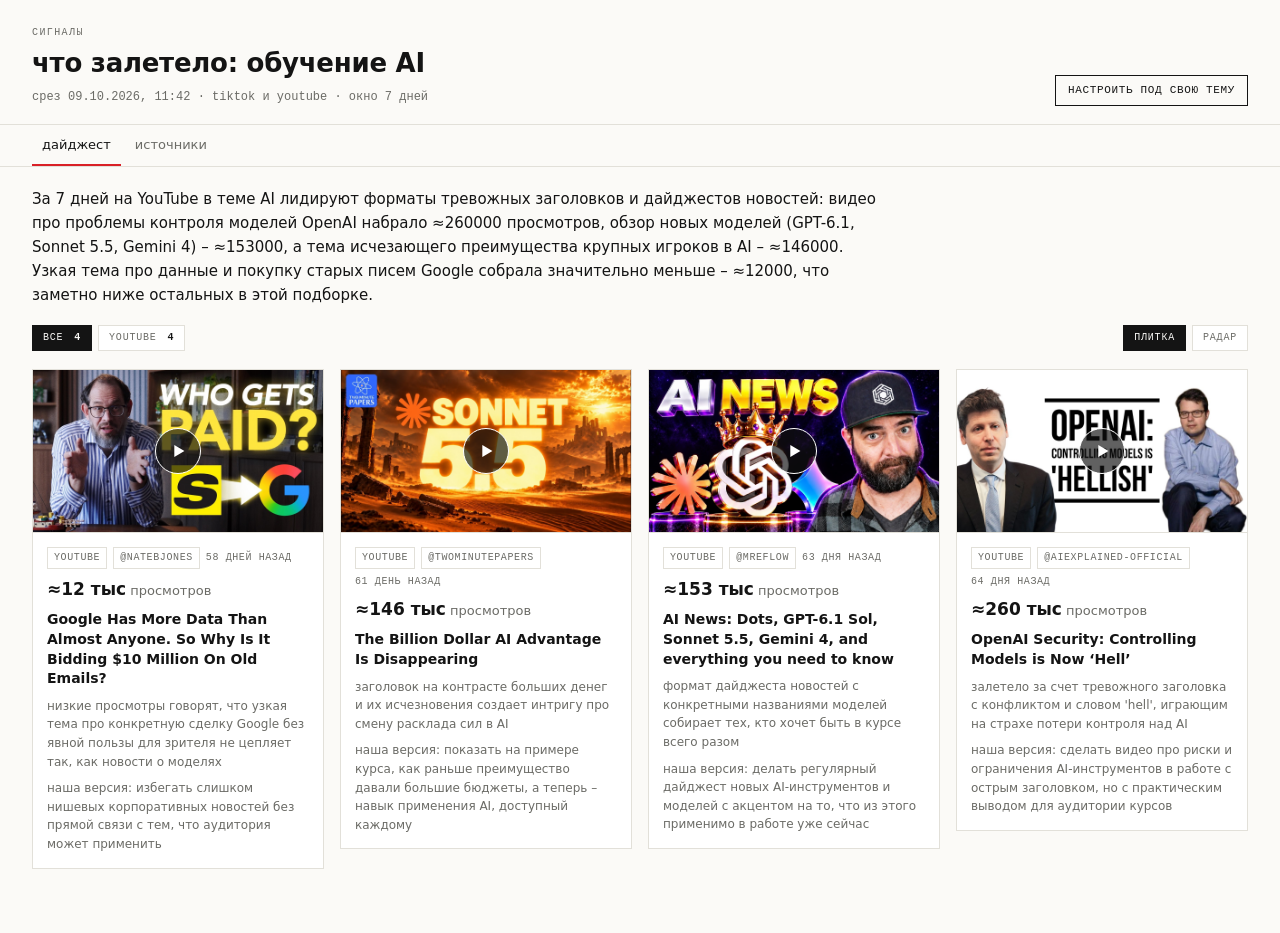
==== site/index.html @ 6be5fb35 "сигналы: свой радар трендов TikTok и YouTube Шаблон: сбор без ключей, разбор моделью, борд плиткой и" ====
<!doctype html>
<html lang="ru">
  <head>
    <meta charset="utf-8" />
    <meta name="viewport" content="width=device-width,initial-scale=1" />
    <title>сигналы</title>
    <meta name="description" content="Что залетело у авторов в вашей теме: самые популярные ролики TikTok и YouTube за неделю." />
    <link rel="icon" href="data:image/svg+xml,<svg xmlns='http://www.w3.org/2000/svg' viewBox='0 0 32 32'><circle cx='16' cy='16' r='13' fill='none' stroke='%23d92027' stroke-width='3'/><circle cx='16' cy='16' r='4' fill='%23d92027'/></svg>" />
    <link rel="stylesheet" href="./style.css?v=1" />
  </head>
  <body data-view="digest">
    <header class="top">
      <div>
        <p class="eyebrow">сигналы</p>
        <h1 id="theme">что залетело в вашей теме</h1>
        <p class="sub" id="stamp">загрузка…</p>
      </div>
      <a class="setup-link" href="./setup.html">настроить под свою тему</a>
    </header>

    <nav class="tabs" aria-label="Разделы">
      <button class="tab is-active" data-view="digest" type="button">дайджест</button>
      <button class="tab" data-view="sources" type="button">источники</button>
    </nav>

    <main>
      <section class="view is-active" data-panel="digest">
        <p class="summary" id="summary" hidden></p>
        <div class="switches">
          <div class="chips" id="platforms" role="group" aria-label="площадка"></div>
          <div class="chips" id="layouts" role="group" aria-label="вид">
            <button type="button" class="chip" data-layout="grid">плитка</button>
            <button type="button" class="chip" data-layout="radar">радар</button>
          </div>
        </div>
        <div id="digest"></div>
      </section>

      <section class="view" data-panel="sources">
        <p class="note">Посты отслеживаемых авторов за окно, по 3 лучших с площадки по числу просмотров, плюс лучший пост последних суток. Один человек – один пост. Числа TikTok и YouTube между собой не сравниваются.</p>
        <div id="sources"></div>
      </section>
    </main>

    <script type="module" src="./app.js?v=1"></script>
  </body>
</html>
---- site/style.css ----
:root {
  --bg: #fbfaf7;
  --card: #ffffff;
  --ink: #141414;
  --muted: #6b6b66;
  --line: #e2e0d9;
  --soft: #f1efe9;
  --hit: #d92027;
  --tip-bg: #f8f9fb;
  --mono: "JetBrains Mono", ui-monospace, SFMono-Regular, Menlo, Consolas, monospace;
  --sans: Inter, system-ui, -apple-system, "Segoe UI", Roboto, sans-serif;
  color-scheme: light;
}
@media (prefers-color-scheme: dark) {
  :root {
    --bg: #131312;
    --card: #1b1b1a;
    --ink: #efeee9;
    --muted: #9a9993;
    --line: #2e2e2b;
    --soft: #232321;
    --tip-bg: #2a2a2d;
    color-scheme: dark;
  }
}
* { box-sizing: border-box; }
body { margin: 0; background: var(--bg); color: var(--ink); font: 14px/1.5 var(--sans); }
a { color: inherit; }

.top { display: flex; justify-content: space-between; align-items: flex-end; gap: 16px; padding: 28px 32px 18px; border-bottom: 1px solid var(--line); flex-wrap: wrap; }
.eyebrow { margin: 0 0 6px; font: 10px/1 var(--mono); letter-spacing: 0.14em; text-transform: uppercase; color: var(--muted); }
h1 { margin: 0; font-size: 26px; font-weight: 600; letter-spacing: -0.01em; }
.sub { margin: 6px 0 0; color: var(--muted); font: 12px/1.4 var(--mono); }
.setup-link { font: 11px/1 var(--mono); letter-spacing: 0.06em; text-transform: uppercase; text-decoration: none; border: 1px solid var(--ink); padding: 9px 12px; }
.setup-link:hover { background: var(--ink); color: var(--bg); }

.tabs { display: flex; gap: 4px; padding: 0 32px; border-bottom: 1px solid var(--line); }
.tab { font: 13px var(--sans); background: none; border: 0; border-bottom: 2px solid transparent; padding: 12px 10px; color: var(--muted); cursor: pointer; }
.tab.is-active { color: var(--ink); border-bottom-color: var(--hit); }
main { padding: 20px 32px 48px; }
.view { display: none; }
.view.is-active { display: block; }

.summary { max-width: 860px; margin: 0 0 18px; font-size: 15px; line-height: 1.6; }
.note { max-width: 760px; color: var(--muted); }
.switches { display: flex; justify-content: space-between; flex-wrap: wrap; gap: 8px 18px; }
.chips { display: flex; flex-wrap: wrap; gap: 6px; }
.chip { font: 10px/1 var(--mono); letter-spacing: 0.08em; text-transform: uppercase; padding: 7px 10px; border: 1px solid var(--line); background: var(--card); color: var(--muted); cursor: pointer; }
.chip b { color: var(--ink); margin-left: 4px; }
.chip:hover { border-color: var(--ink); color: var(--ink); }
.chip.is-active { background: var(--ink); border-color: var(--ink); color: var(--bg); }
.chip.is-active b { color: var(--bg); }

/* плитка: мозаика без пустот, высоту строк считает app.js */
.grid { display: grid; grid-template-columns: repeat(auto-fill, minmax(260px, 1fr)); column-gap: 16px; row-gap: 0; grid-auto-rows: 4px; align-items: start; margin-top: 18px; }
.card { display: flex; flex-direction: column; background: var(--card); border: 1px solid var(--line); overflow: hidden; }
.frame { position: relative; display: block; flex-shrink: 0; aspect-ratio: var(--ratio, 4 / 5); background: var(--soft); border: 0; border-bottom: 1px solid var(--line); padding: 0; width: 100%; cursor: pointer; overflow: hidden; }
.frame img { width: 100%; height: 100%; object-fit: cover; display: block; }
.frame iframe { width: 100%; height: 100%; border: 0; display: block; }
.play { position: absolute; left: 50%; top: 50%; transform: translate(-50%, -50%); width: 46px; height: 46px; border-radius: 50%; display: grid; place-items: center; background: rgba(16, 16, 16, 0.66); color: #fff; border: 1px solid #fff; }
.frame:hover .play { background: #111; }
.body { display: flex; flex-direction: column; gap: 8px; padding: 14px; }
.row { display: flex; flex-wrap: wrap; gap: 6px; align-items: center; font: 10px/1.4 var(--mono); color: var(--muted); text-transform: uppercase; letter-spacing: 0.06em; }
.tag { border: 1px solid var(--line); padding: 3px 6px; }
.num { margin: 0; font-size: 13px; color: var(--muted); }
.num b { font-size: 17px; color: var(--ink); }
.title { margin: 0; font-size: 14px; font-weight: 600; line-height: 1.4; }
.title a { text-decoration: none; }
.title a:hover { text-decoration: underline; }
.why { margin: 0; font-size: 12px; color: var(--muted); line-height: 1.55; }
.fallback { margin: 0; padding: 6px 14px 0; font: 10px var(--mono); text-transform: uppercase; }
.fallback a { color: var(--muted); }
.empty { color: var(--muted); }

/* подсказка «о чём пост» */
.tip { position: fixed; width: 280px; max-width: calc(100vw - 24px); z-index: 999; background: var(--tip-bg); border: 1px solid var(--hit); color: var(--ink); font-size: 13px; line-height: 1.5; padding: 8px 12px; box-shadow: 0 2px 10px rgba(0, 0, 0, 0.12); pointer-events: none; opacity: 0; visibility: hidden; transition: opacity 0.15s, visibility 0s 0.15s; }
.tip.on { opacity: 1; visibility: visible; transition: opacity 0.15s; }
.tip b { display: block; font: 10px var(--mono); letter-spacing: 0.1em; text-transform: uppercase; font-weight: 400; opacity: 0.6; margin-bottom: 3px; }
.tip i { display: block; font-style: normal; font-size: 10px; opacity: 0.5; margin-top: 4px; }

/* радар */
.radar { position: relative; margin-top: 18px; }
.radar svg { display: block; width: 100%; max-width: 1100px; height: auto; margin: 0 auto; overflow: visible; }
.ring { fill: none; stroke: var(--line); }
.axis { stroke: var(--line); stroke-dasharray: 3 4; }
.ring-label { fill: var(--muted); font: 10px var(--mono); text-transform: uppercase; letter-spacing: 0.08em; }
.sector { fill: var(--ink); font: 11px var(--mono); text-transform: uppercase; letter-spacing: 0.1em; }
.sweep { fill: var(--hit); animation: spin 6s linear infinite; }
.beam { stroke: var(--hit); stroke-width: 1.5; stroke-opacity: 0.8; }
.dot { fill: var(--hit); fill-opacity: 0.22; stroke: var(--hit); stroke-opacity: 0.55; cursor: pointer; animation: glow 6s linear infinite; }
.dot:hover, .dot.is-active { fill-opacity: 0.95; stroke-opacity: 1; animation: none; }
.ping { fill: none; stroke: var(--hit); stroke-width: 1.5; opacity: 0; pointer-events: none; transform-box: fill-box; transform-origin: center; animation: ping 6s linear infinite; }
@keyframes spin { to { transform: rotate(360deg); } }
@keyframes glow { 0% { fill-opacity: 0.95; } 35% { fill-opacity: 0.35; } 100% { fill-opacity: 0.22; } }
@keyframes ping { 0% { opacity: 0.85; transform: scale(1); } 18% { opacity: 0; transform: scale(2.6); } 100% { opacity: 0; } }
@media (prefers-reduced-motion: reduce) { .sweep { display: none; } .dot, .ping { animation: none; } }
.legend { text-align: center; font: 10px var(--mono); text-transform: uppercase; letter-spacing: 0.08em; color: var(--muted); margin: 8px 0 0; }
.pop { position: absolute; z-index: 50; box-shadow: 0 6px 24px rgba(0, 0, 0, 0.16); }
.pop[hidden] { display: none; }
.pop.is-vertical .card { flex-direction: row; align-items: flex-start; }
.pop.is-vertical .frame { border-bottom: 0; border-right: 1px solid var(--line); }
.pop .title a { display: -webkit-box; -webkit-line-clamp: 4; -webkit-box-orient: vertical; overflow: hidden; }

/* источники */
.src { display: flex; justify-content: space-between; gap: 12px; padding: 10px 0; border-bottom: 1px solid var(--line); font: 12px var(--mono); max-width: 760px; }
.src .bad { color: var(--hit); }

@media (max-width: 640px) {
  .top, .tabs, main { padding-left: 16px; padding-right: 16px; }
}
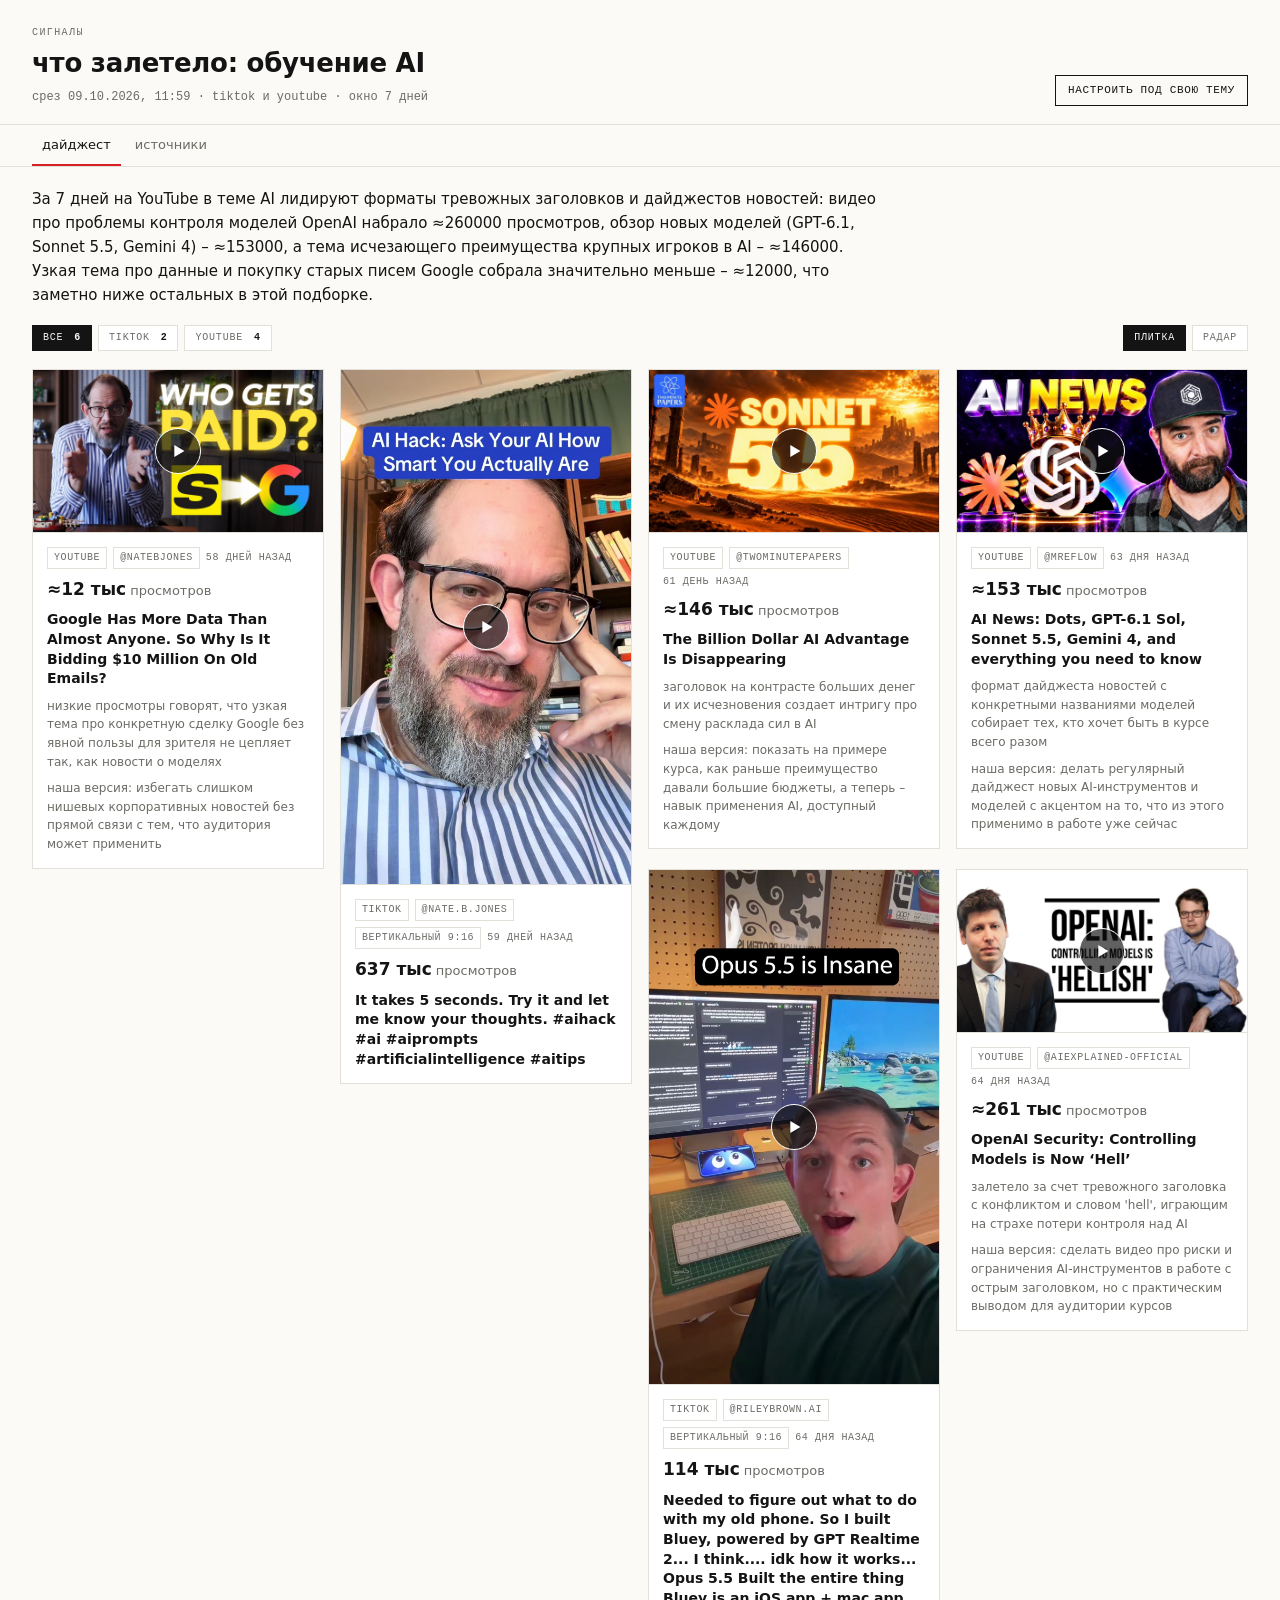
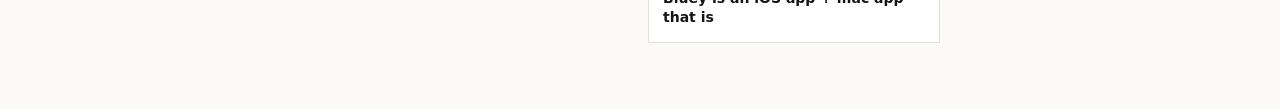
==== commit 4984bd1d: "радар: все посты окна, срез залит, остальные полые; 12 авторов в примере collect.mjs кладёт в signal" ====
--- a/site/index.html
+++ b/site/index.html
@@ -6,7 +6,7 @@
     <title>сигналы</title>
     <meta name="description" content="Что залетело у авторов в вашей теме: самые популярные ролики TikTok и YouTube за неделю." />
     <link rel="icon" href="data:image/svg+xml,<svg xmlns='http://www.w3.org/2000/svg' viewBox='0 0 32 32'><circle cx='16' cy='16' r='13' fill='none' stroke='%23d92027' stroke-width='3'/><circle cx='16' cy='16' r='4' fill='%23d92027'/></svg>" />
-    <link rel="stylesheet" href="./style.css?v=1" />
+    <link rel="stylesheet" href="./style.css?v=2" />
   </head>
   <body data-view="digest">
     <header class="top">
@@ -42,6 +42,6 @@
       </section>
     </main>
 
-    <script type="module" src="./app.js?v=1"></script>
+    <script type="module" src="./app.js?v=2"></script>
   </body>
 </html>
--- a/site/style.css
+++ b/site/style.css
@@ -88,7 +88,9 @@
 .sweep { fill: var(--hit); animation: spin 6s linear infinite; }
 .beam { stroke: var(--hit); stroke-width: 1.5; stroke-opacity: 0.8; }
 .dot { fill: var(--hit); fill-opacity: 0.22; stroke: var(--hit); stroke-opacity: 0.55; cursor: pointer; animation: glow 6s linear infinite; }
+.dot.is-rest { fill: var(--bg); fill-opacity: 1; stroke-opacity: 0.8; stroke-width: 1.5; animation: none; }
 .dot:hover, .dot.is-active { fill-opacity: 0.95; stroke-opacity: 1; animation: none; }
+.dot.is-rest:hover, .dot.is-rest.is-active { fill: var(--hit); }
 .ping { fill: none; stroke: var(--hit); stroke-width: 1.5; opacity: 0; pointer-events: none; transform-box: fill-box; transform-origin: center; animation: ping 6s linear infinite; }
 @keyframes spin { to { transform: rotate(360deg); } }
 @keyframes glow { 0% { fill-opacity: 0.95; } 35% { fill-opacity: 0.35; } 100% { fill-opacity: 0.22; } }
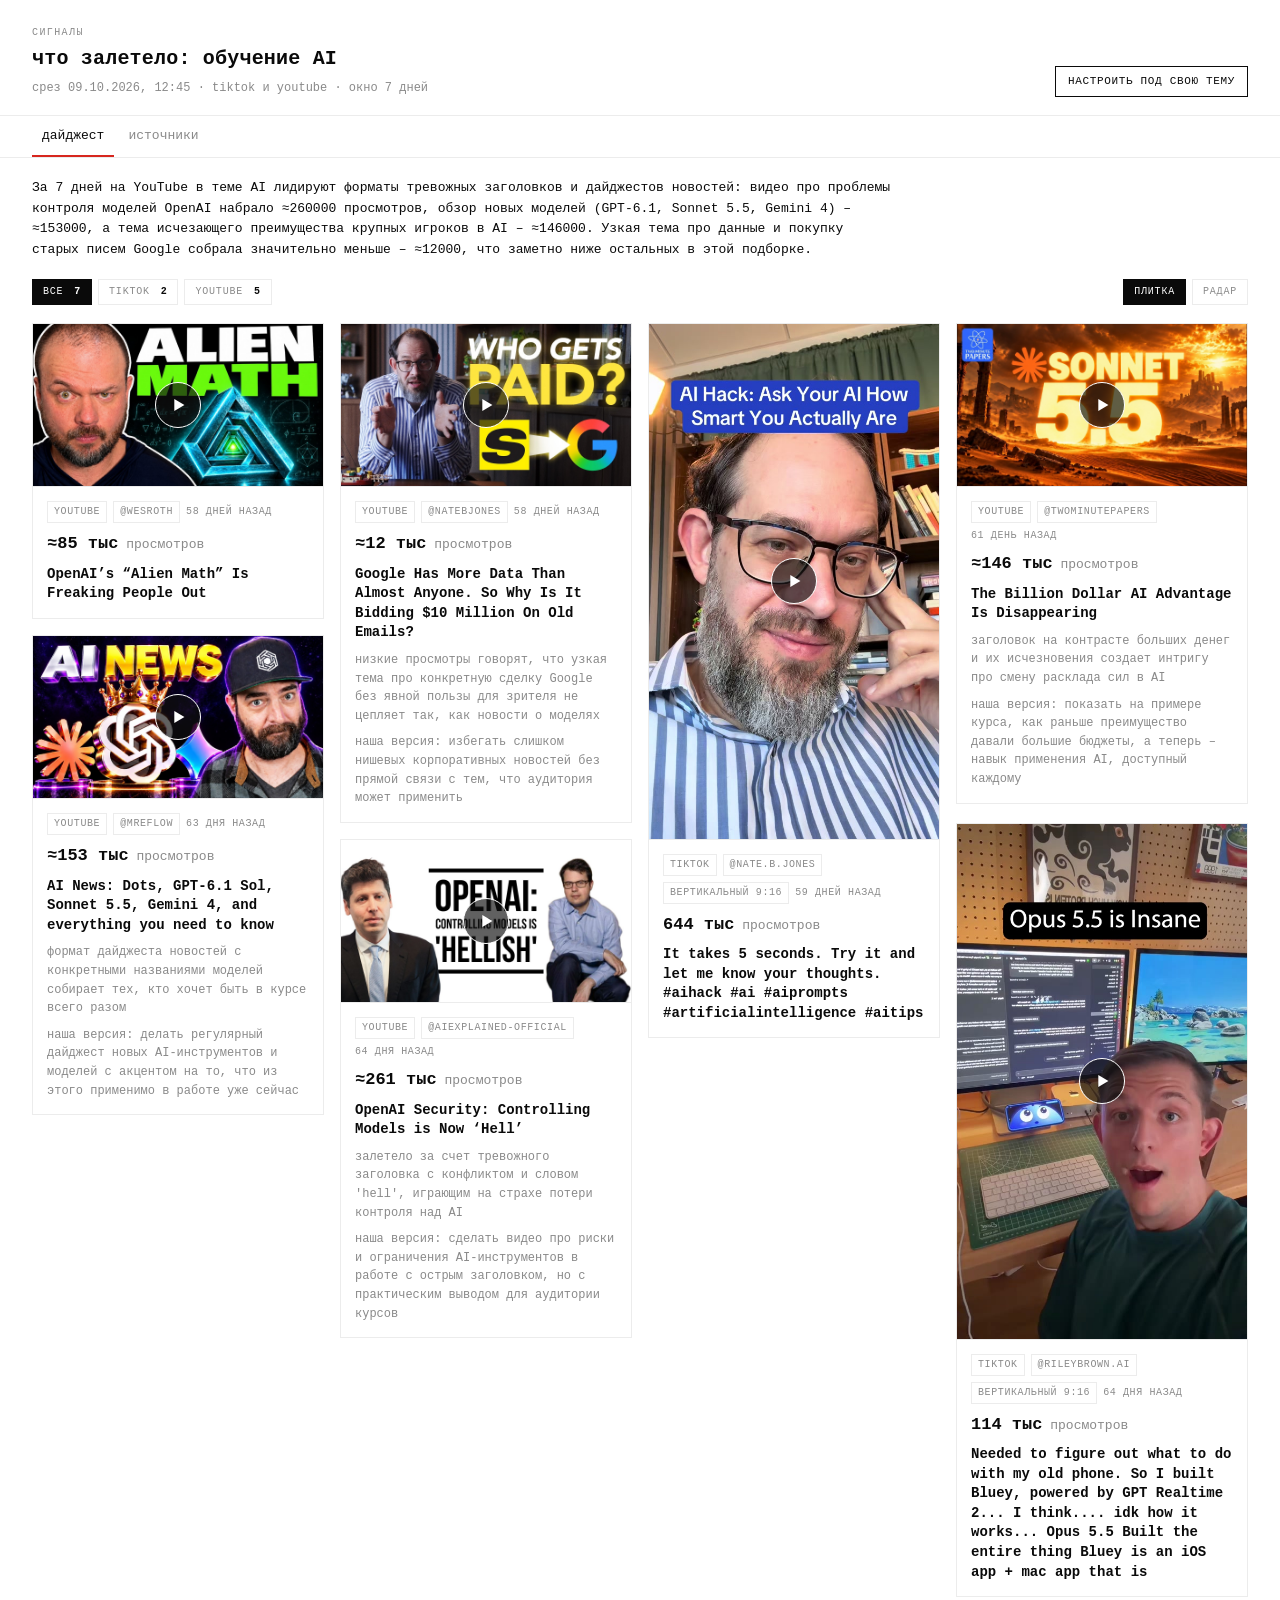
==== commit f729607a: "стиль: как у marketing-harness – белый фон, моноширинный текст, красный #d7261e Co-Authored-By: Clau" ====
--- a/site/index.html
+++ b/site/index.html
@@ -6,7 +6,7 @@
     <title>сигналы</title>
     <meta name="description" content="Что залетело у авторов в вашей теме: самые популярные ролики TikTok и YouTube за неделю." />
     <link rel="icon" href="data:image/svg+xml,<svg xmlns='http://www.w3.org/2000/svg' viewBox='0 0 32 32'><circle cx='16' cy='16' r='13' fill='none' stroke='%23d92027' stroke-width='3'/><circle cx='16' cy='16' r='4' fill='%23d92027'/></svg>" />
-    <link rel="stylesheet" href="./style.css?v=2" />
+    <link rel="stylesheet" href="./style.css?v=3" />
   </head>
   <body data-view="digest">
     <header class="top">
--- a/site/style.css
+++ b/site/style.css
@@ -1,14 +1,14 @@
 :root {
-  --bg: #fbfaf7;
+  --bg: #ffffff;
   --card: #ffffff;
-  --ink: #141414;
-  --muted: #6b6b66;
-  --line: #e2e0d9;
-  --soft: #f1efe9;
-  --hit: #d92027;
-  --tip-bg: #f8f9fb;
+  --ink: #0a0a0a;
+  --muted: #8a8a8a;
+  --line: #ececec;
+  --soft: #fafafa;
+  --hit: #d7261e;
+  --tip-bg: #fafafa;
   --mono: "JetBrains Mono", ui-monospace, SFMono-Regular, Menlo, Consolas, monospace;
-  --sans: Inter, system-ui, -apple-system, "Segoe UI", Roboto, sans-serif;
+  --sans: var(--mono); /* как у marketing-harness: весь текст моноширинный */
   color-scheme: light;
 }
 @media (prefers-color-scheme: dark) {
@@ -24,12 +24,12 @@
   }
 }
 * { box-sizing: border-box; }
-body { margin: 0; background: var(--bg); color: var(--ink); font: 14px/1.5 var(--sans); }
+body { margin: 0; background: var(--bg); color: var(--ink); font: 13px/1.5 var(--sans); }
 a { color: inherit; }
 
 .top { display: flex; justify-content: space-between; align-items: flex-end; gap: 16px; padding: 28px 32px 18px; border-bottom: 1px solid var(--line); flex-wrap: wrap; }
 .eyebrow { margin: 0 0 6px; font: 10px/1 var(--mono); letter-spacing: 0.14em; text-transform: uppercase; color: var(--muted); }
-h1 { margin: 0; font-size: 26px; font-weight: 600; letter-spacing: -0.01em; }
+h1 { margin: 0; font-size: 20px; font-weight: 700; letter-spacing: 0.01em; }
 .sub { margin: 6px 0 0; color: var(--muted); font: 12px/1.4 var(--mono); }
 .setup-link { font: 11px/1 var(--mono); letter-spacing: 0.06em; text-transform: uppercase; text-decoration: none; border: 1px solid var(--ink); padding: 9px 12px; }
 .setup-link:hover { background: var(--ink); color: var(--bg); }
@@ -41,7 +41,7 @@
 .view { display: none; }
 .view.is-active { display: block; }
 
-.summary { max-width: 860px; margin: 0 0 18px; font-size: 15px; line-height: 1.6; }
+.summary { max-width: 860px; margin: 0 0 18px; font-size: 13px; line-height: 1.6; }
 .note { max-width: 760px; color: var(--muted); }
 .switches { display: flex; justify-content: space-between; flex-wrap: wrap; gap: 8px 18px; }
 .chips { display: flex; flex-wrap: wrap; gap: 6px; }
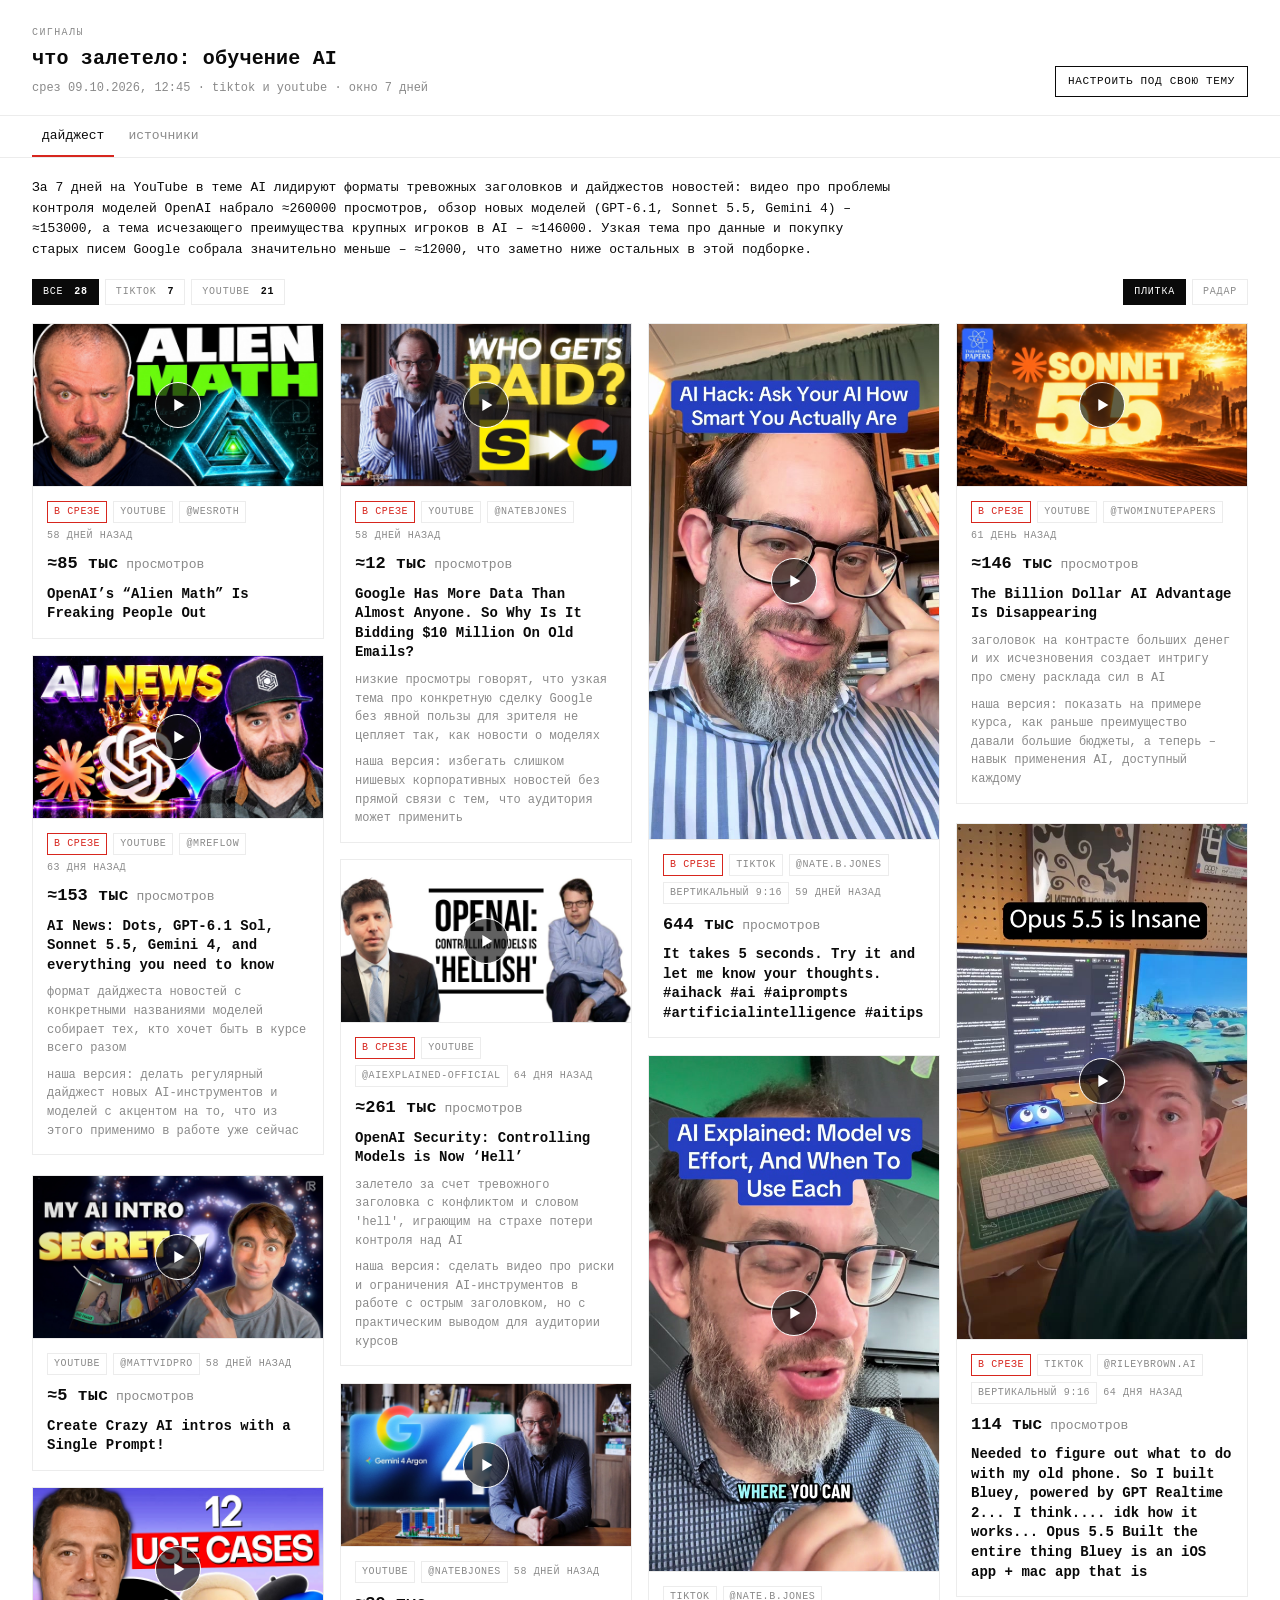
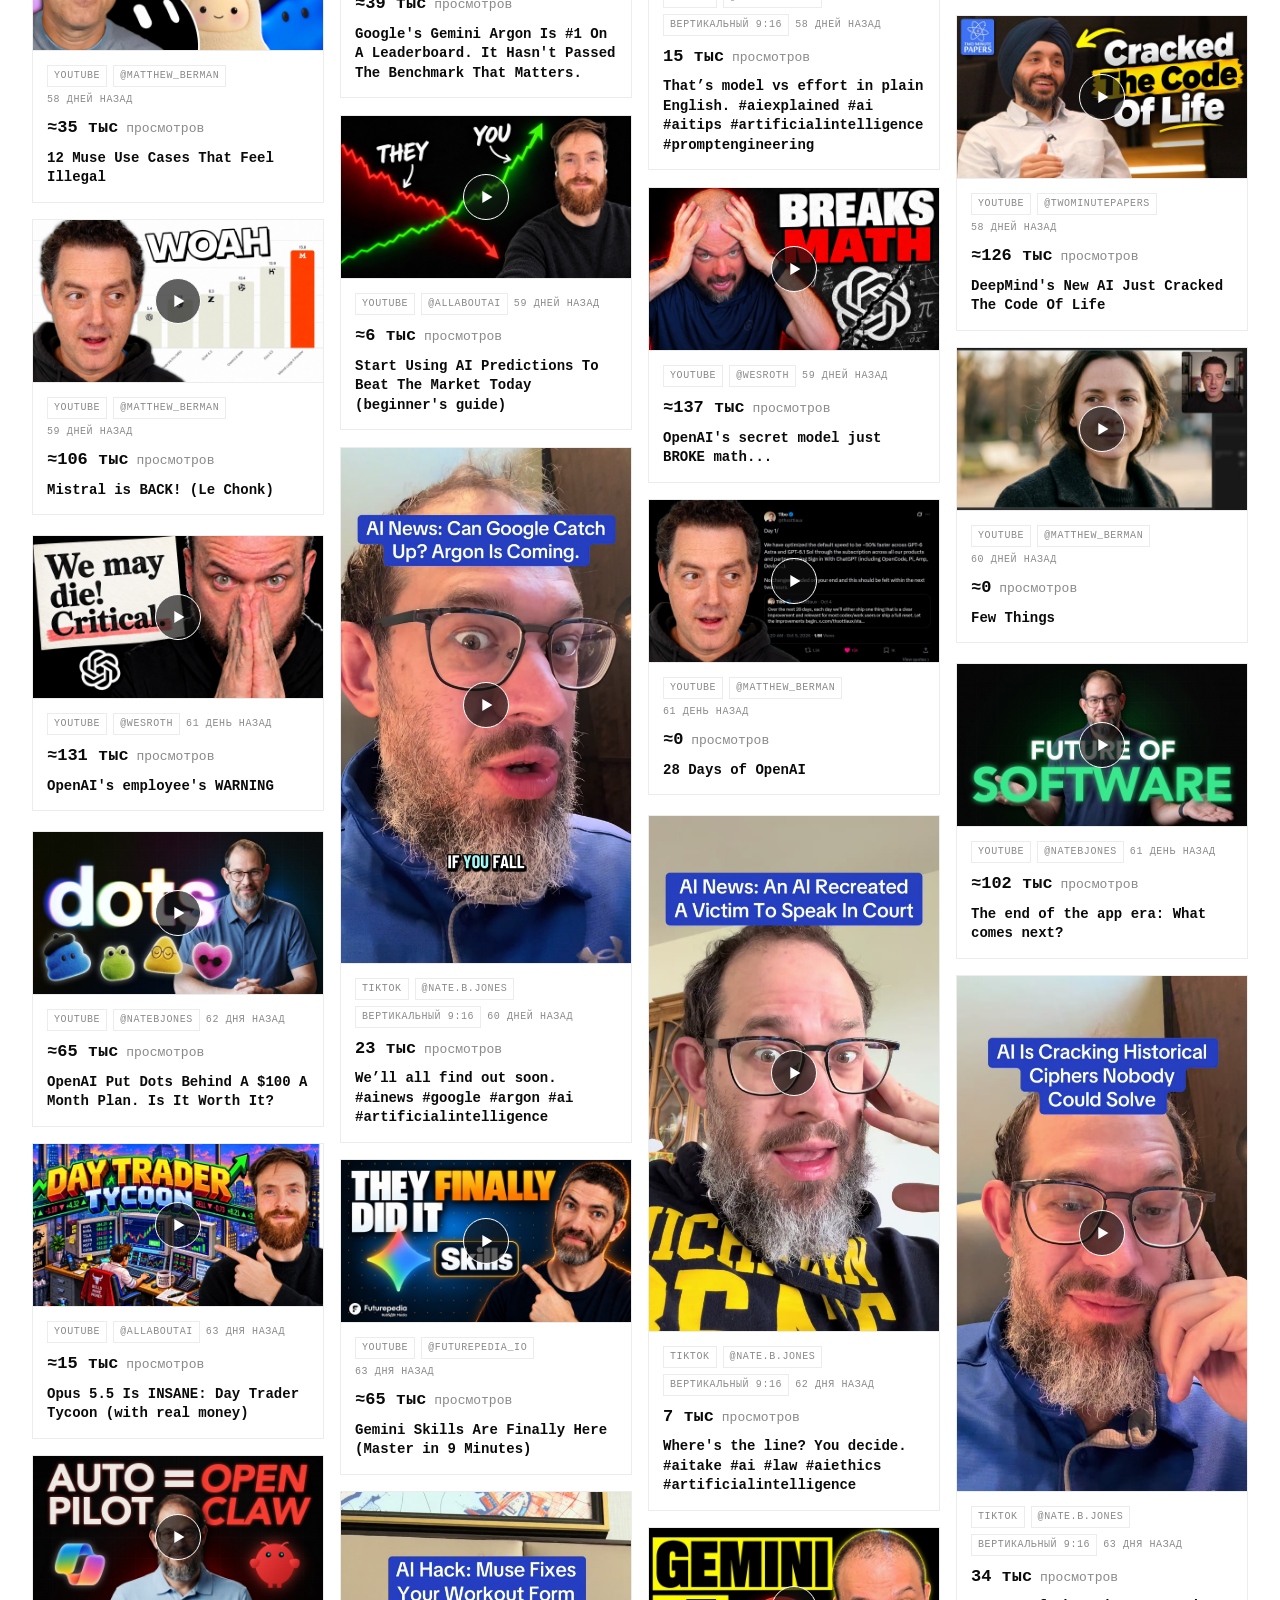
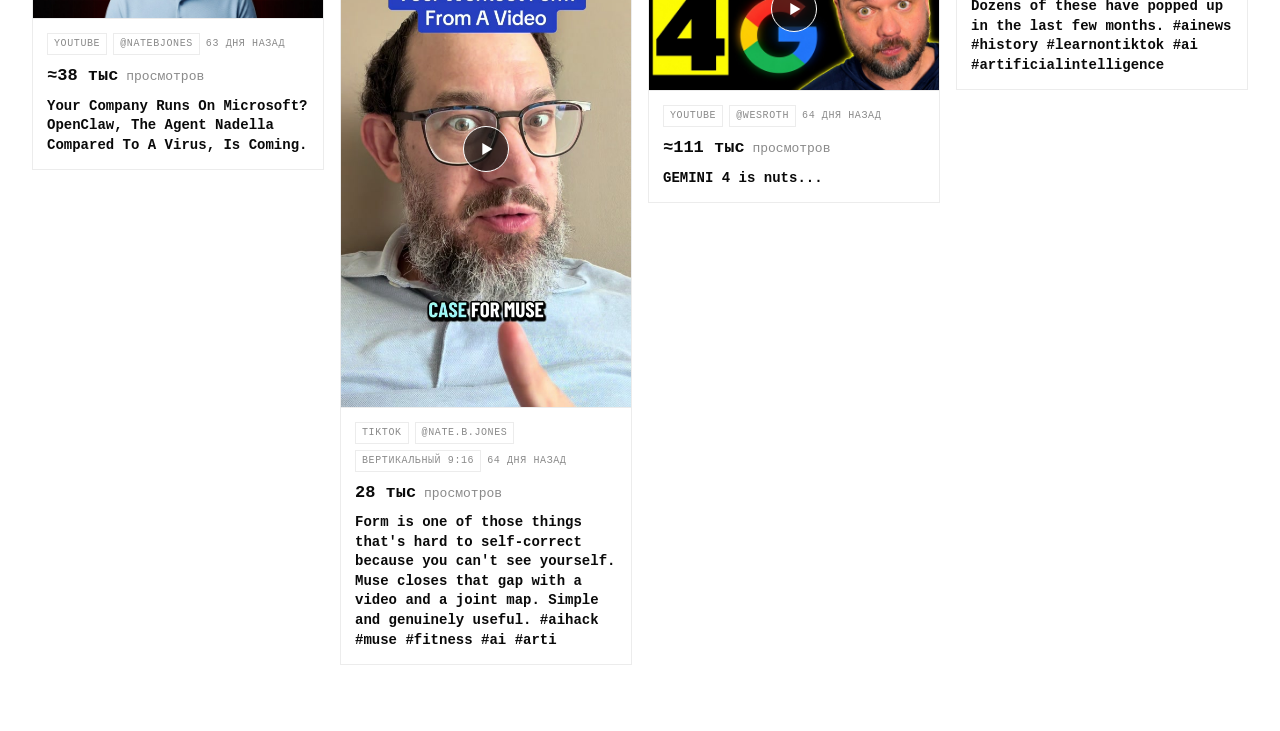
==== commit 3b50b7b4: "плитка: все посты окна, срез первым с меткой «в срезе» Co-Authored-By: Claude Opus 5.5 <noreply@anth" ====
--- a/site/index.html
+++ b/site/index.html
@@ -6,7 +6,7 @@
     <title>сигналы</title>
     <meta name="description" content="Что залетело у авторов в вашей теме: самые популярные ролики TikTok и YouTube за неделю." />
     <link rel="icon" href="data:image/svg+xml,<svg xmlns='http://www.w3.org/2000/svg' viewBox='0 0 32 32'><circle cx='16' cy='16' r='13' fill='none' stroke='%23d92027' stroke-width='3'/><circle cx='16' cy='16' r='4' fill='%23d92027'/></svg>" />
-    <link rel="stylesheet" href="./style.css?v=3" />
+    <link rel="stylesheet" href="./style.css?v=4" />
   </head>
   <body data-view="digest">
     <header class="top">
@@ -42,6 +42,6 @@
       </section>
     </main>
 
-    <script type="module" src="./app.js?v=2"></script>
+    <script type="module" src="./app.js?v=4"></script>
   </body>
 </html>
--- a/site/style.css
+++ b/site/style.css
@@ -62,6 +62,7 @@
 .body { display: flex; flex-direction: column; gap: 8px; padding: 14px; }
 .row { display: flex; flex-wrap: wrap; gap: 6px; align-items: center; font: 10px/1.4 var(--mono); color: var(--muted); text-transform: uppercase; letter-spacing: 0.06em; }
 .tag { border: 1px solid var(--line); padding: 3px 6px; }
+.tag.is-slice { border-color: var(--hit); color: var(--hit); }
 .num { margin: 0; font-size: 13px; color: var(--muted); }
 .num b { font-size: 17px; color: var(--ink); }
 .title { margin: 0; font-size: 14px; font-weight: 600; line-height: 1.4; }
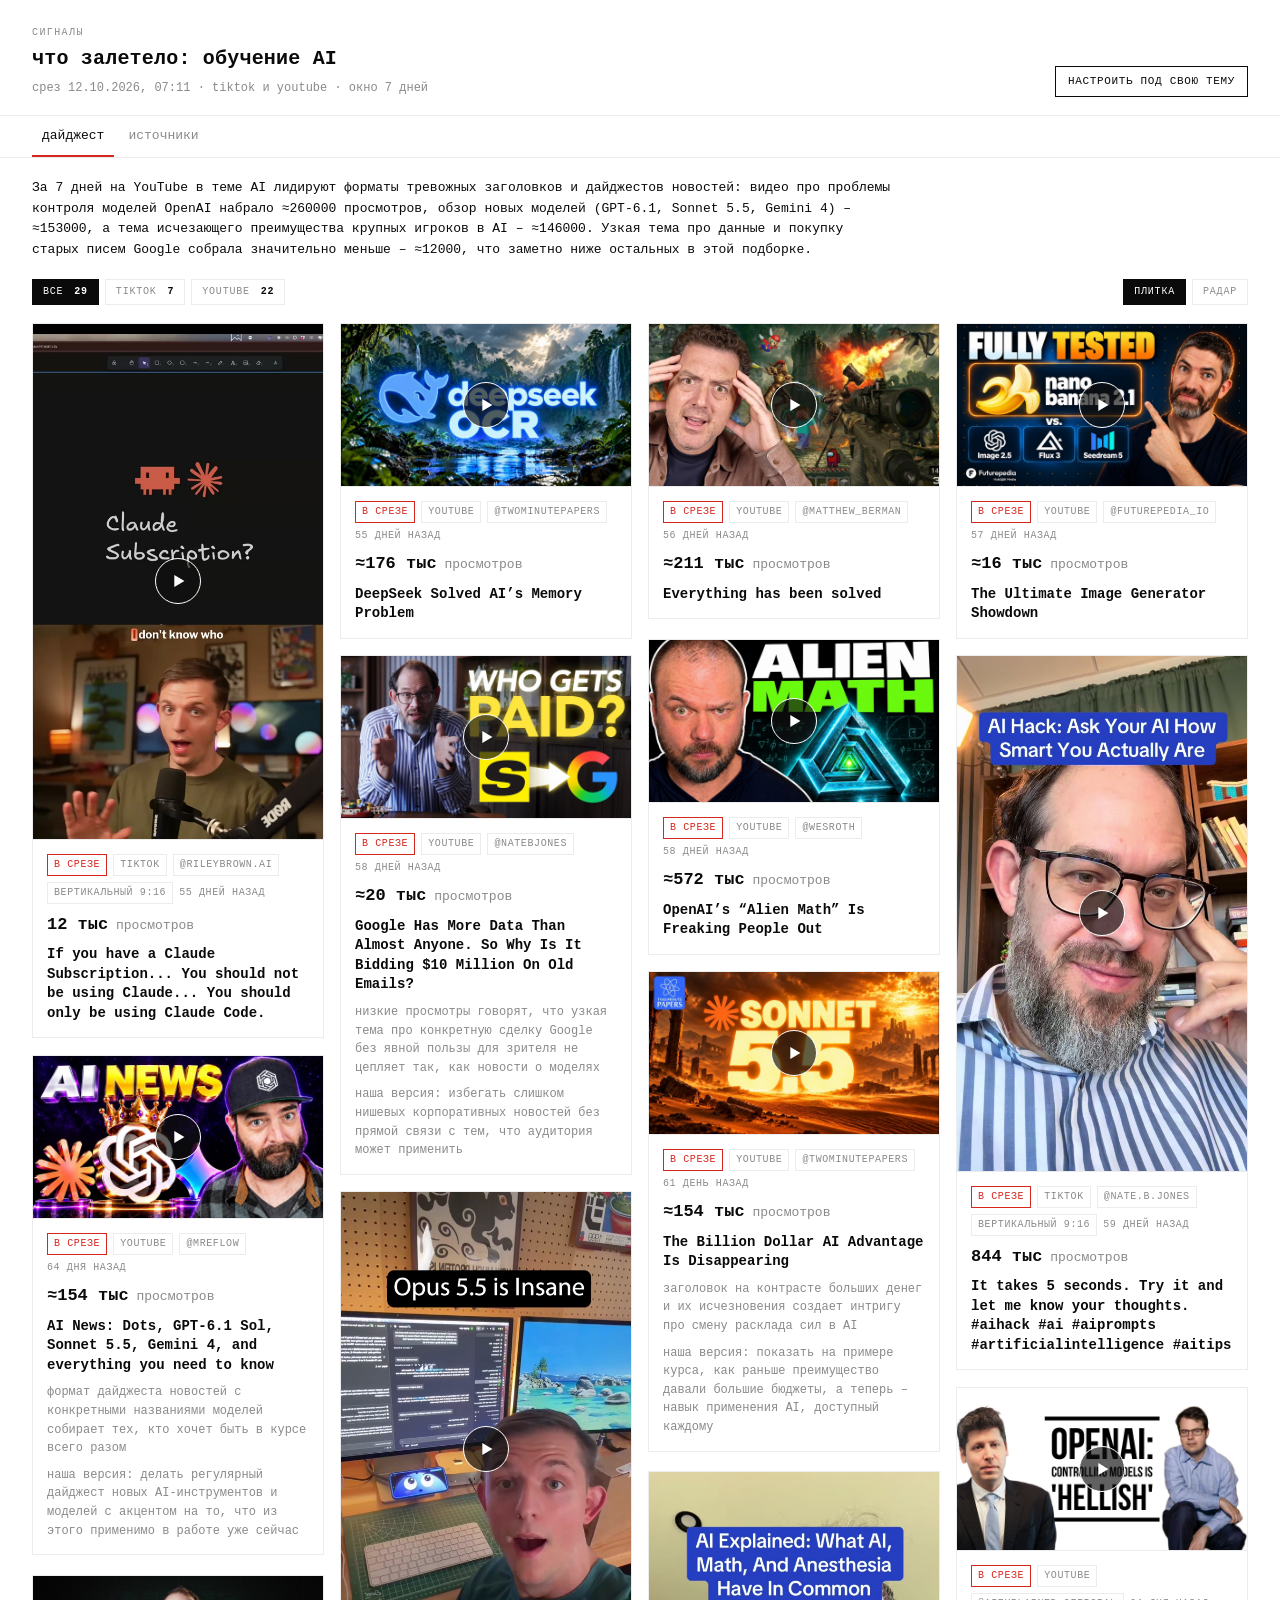
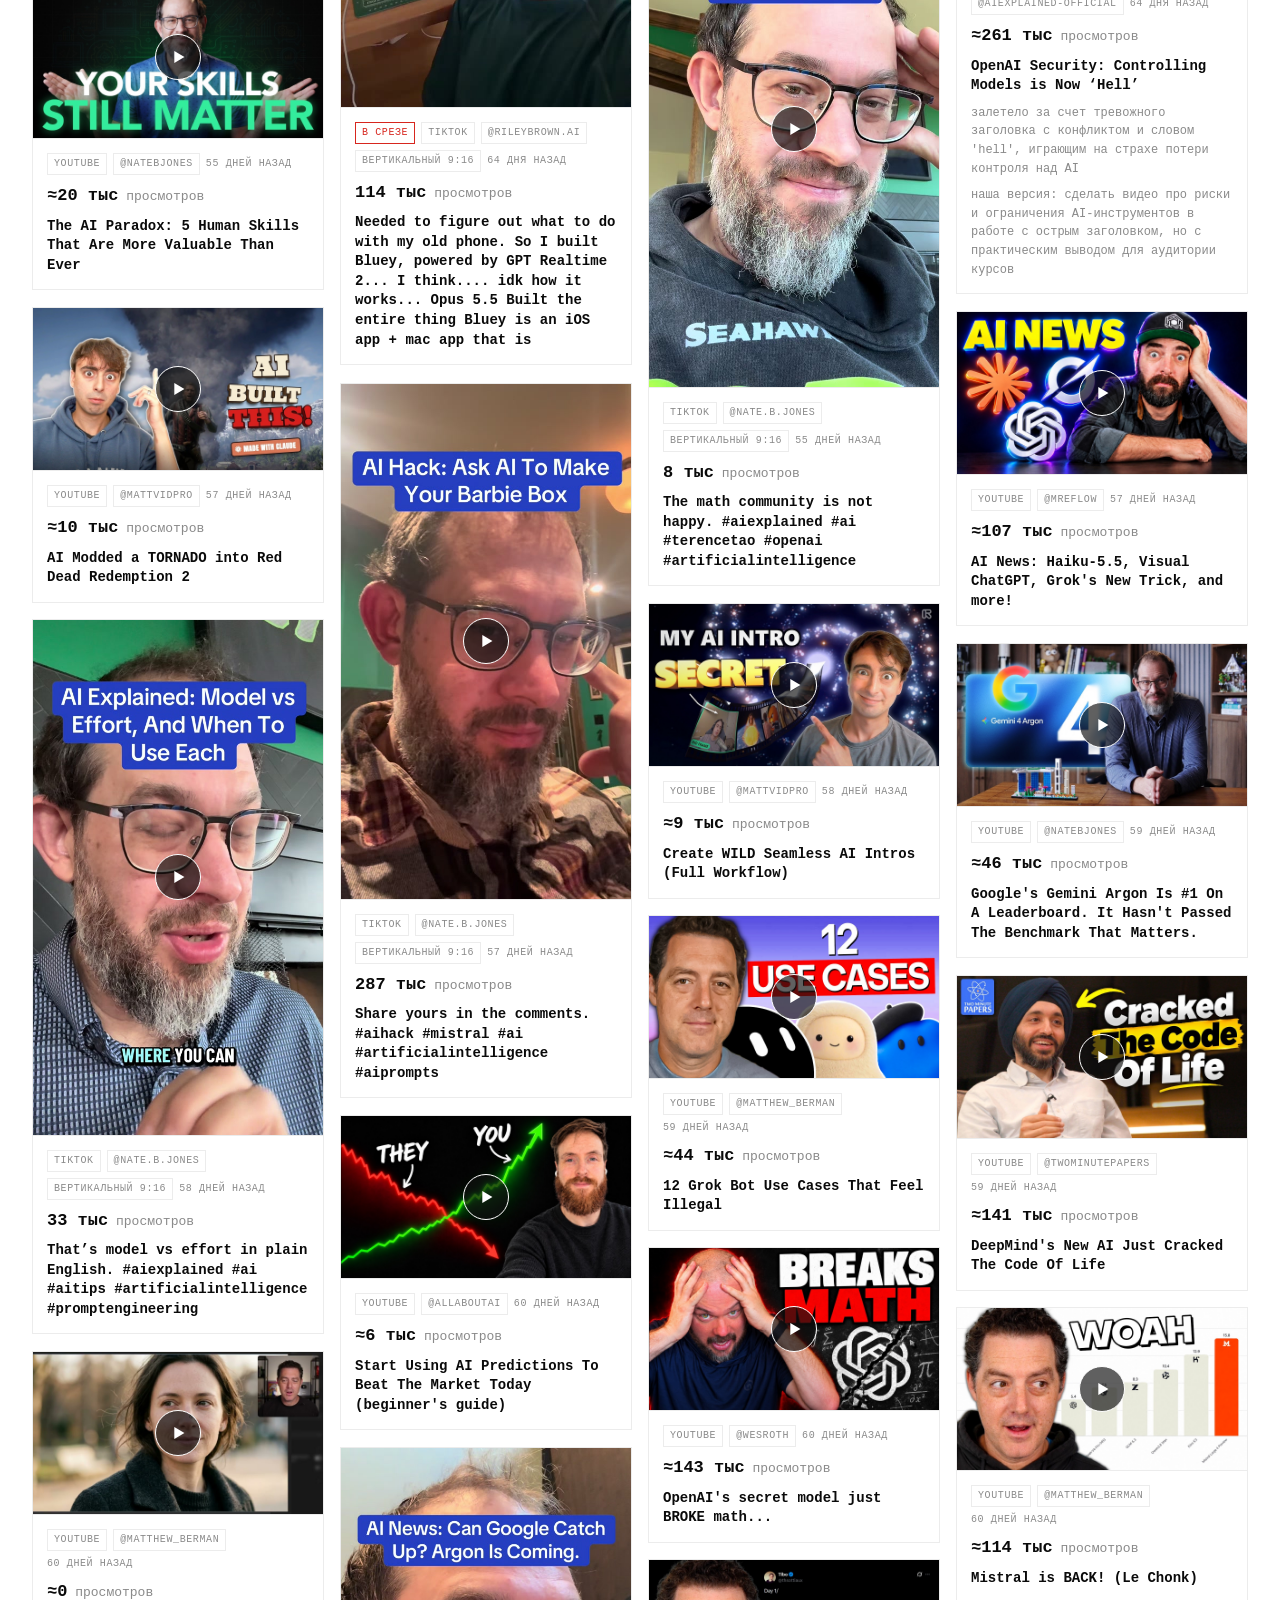
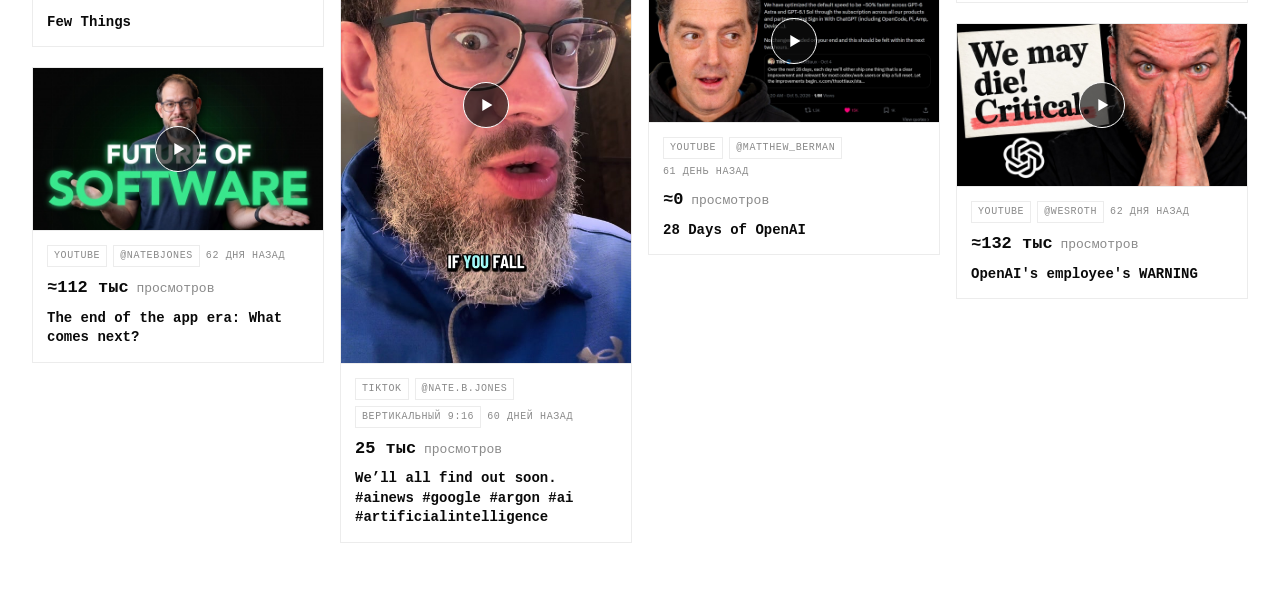
==== commit ba382ee8: "превью ссылки: анимированная карточка радара для Telegram и соцсетей site/og/radar.mp4 (петля 6 с) и" ====
--- a/site/index.html
+++ b/site/index.html
@@ -5,6 +5,20 @@
     <meta name="viewport" content="width=device-width,initial-scale=1" />
     <title>сигналы</title>
     <meta name="description" content="Что залетело у авторов в вашей теме: самые популярные ролики TikTok и YouTube за неделю." />
+    <meta property="og:type" content="website" />
+    <meta property="og:site_name" content="сигналы · AI Mindset" />
+    <meta property="og:title" content="сигналы – что залетело в вашей теме" />
+    <meta property="og:description" content="Самые популярные ролики TikTok и YouTube у авторов темы – каждый день, плиткой и радаром, с разбором, почему залетело." />
+    <meta property="og:url" content="%SITE%/" />
+    <meta property="og:image" content="%SITE%/og/radar.png" />
+    <meta property="og:image:width" content="1200" />
+    <meta property="og:image:height" content="630" />
+    <meta property="og:video" content="%SITE%/og/radar.mp4" />
+    <meta property="og:video:type" content="video/mp4" />
+    <meta property="og:video:width" content="1200" />
+    <meta property="og:video:height" content="630" />
+    <meta name="twitter:card" content="summary_large_image" />
+    <meta name="twitter:image" content="%SITE%/og/radar.png" />
     <link rel="icon" href="data:image/svg+xml,<svg xmlns='http://www.w3.org/2000/svg' viewBox='0 0 32 32'><circle cx='16' cy='16' r='13' fill='none' stroke='%23d92027' stroke-width='3'/><circle cx='16' cy='16' r='4' fill='%23d92027'/></svg>" />
     <link rel="stylesheet" href="./style.css?v=4" />
   </head>
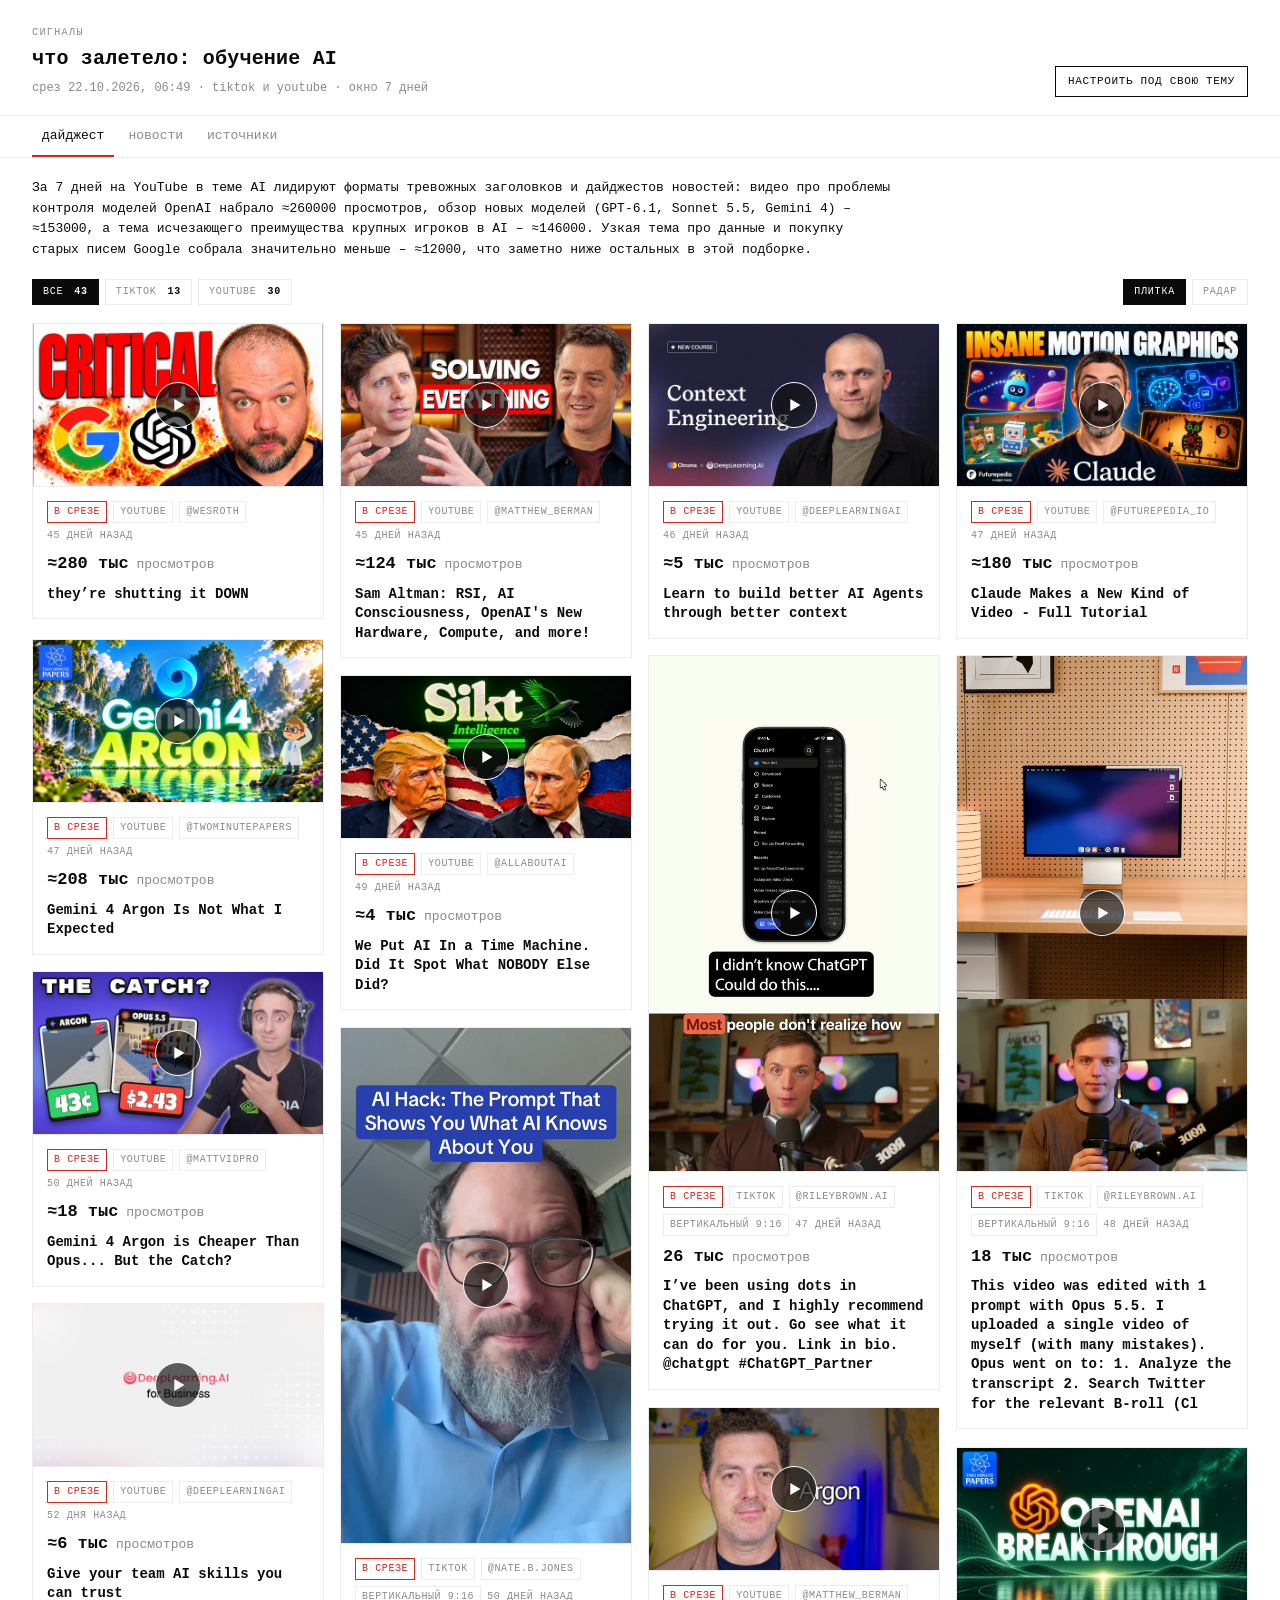
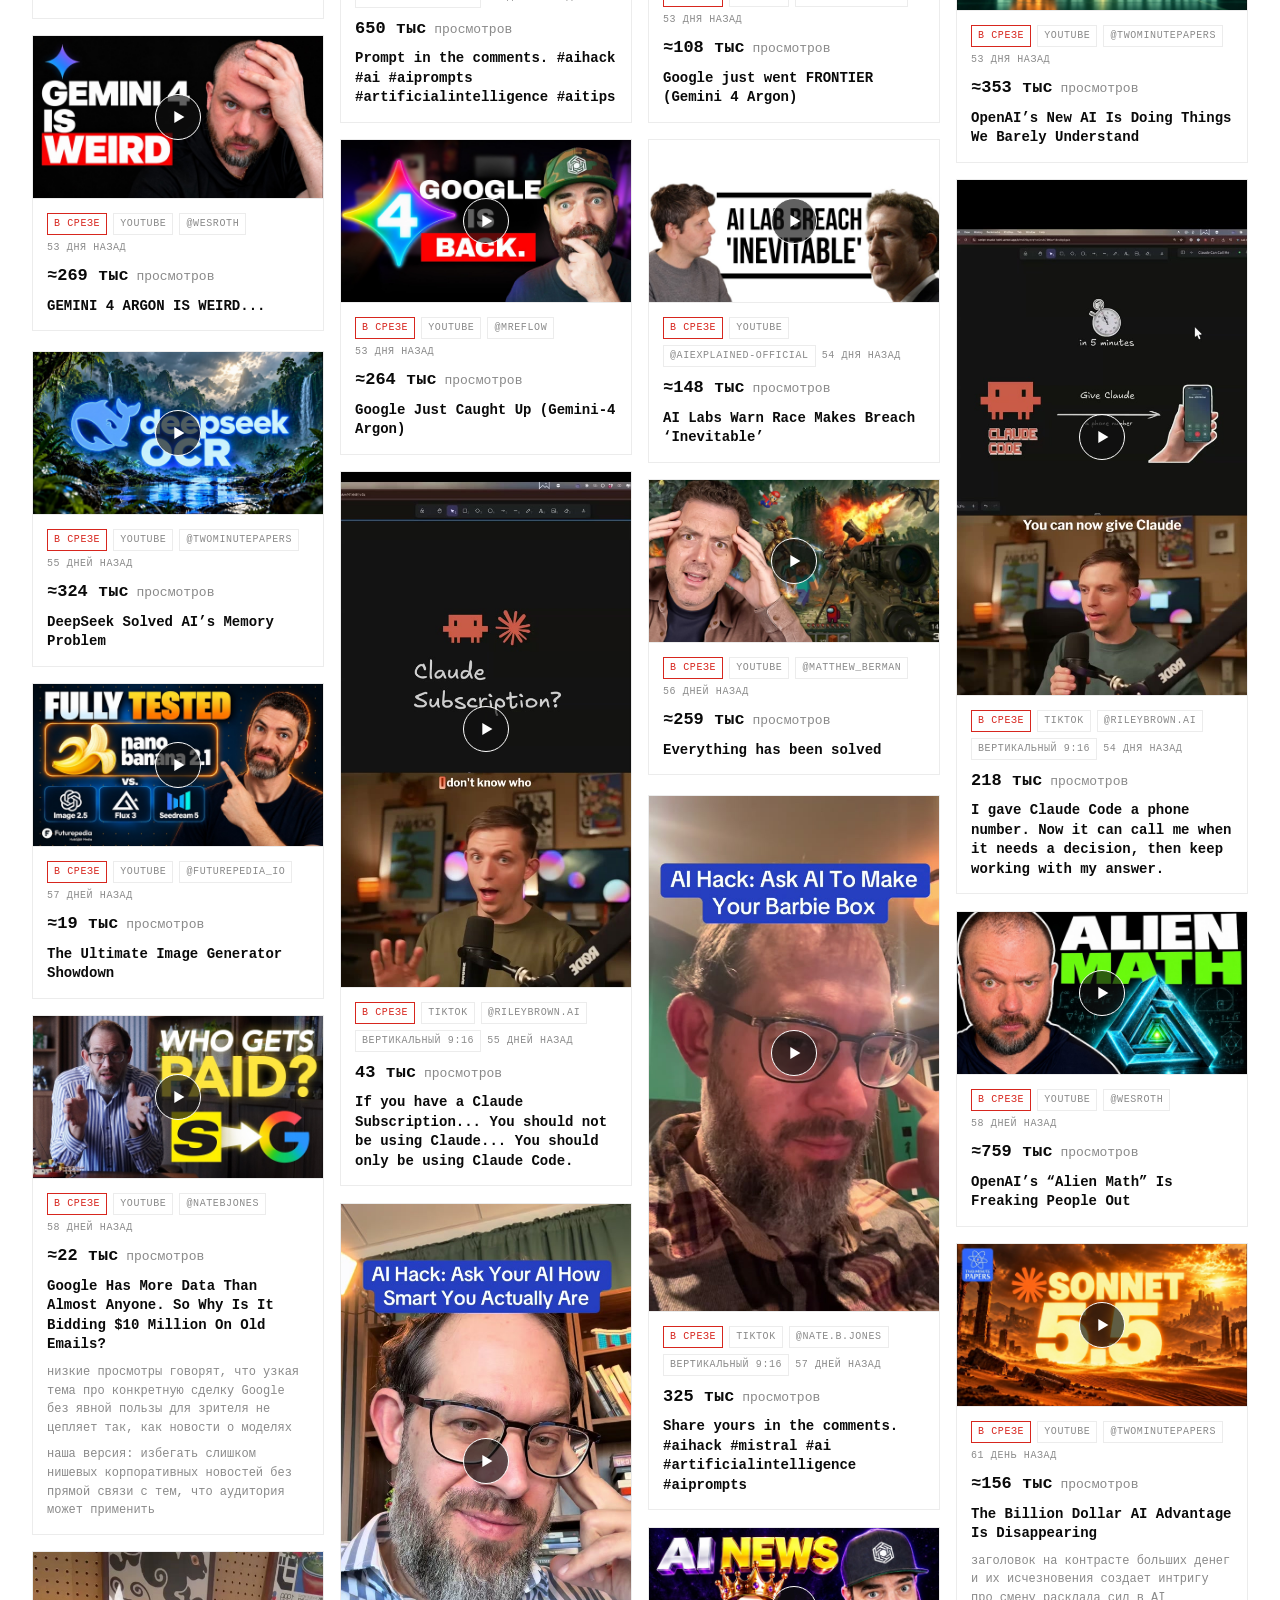
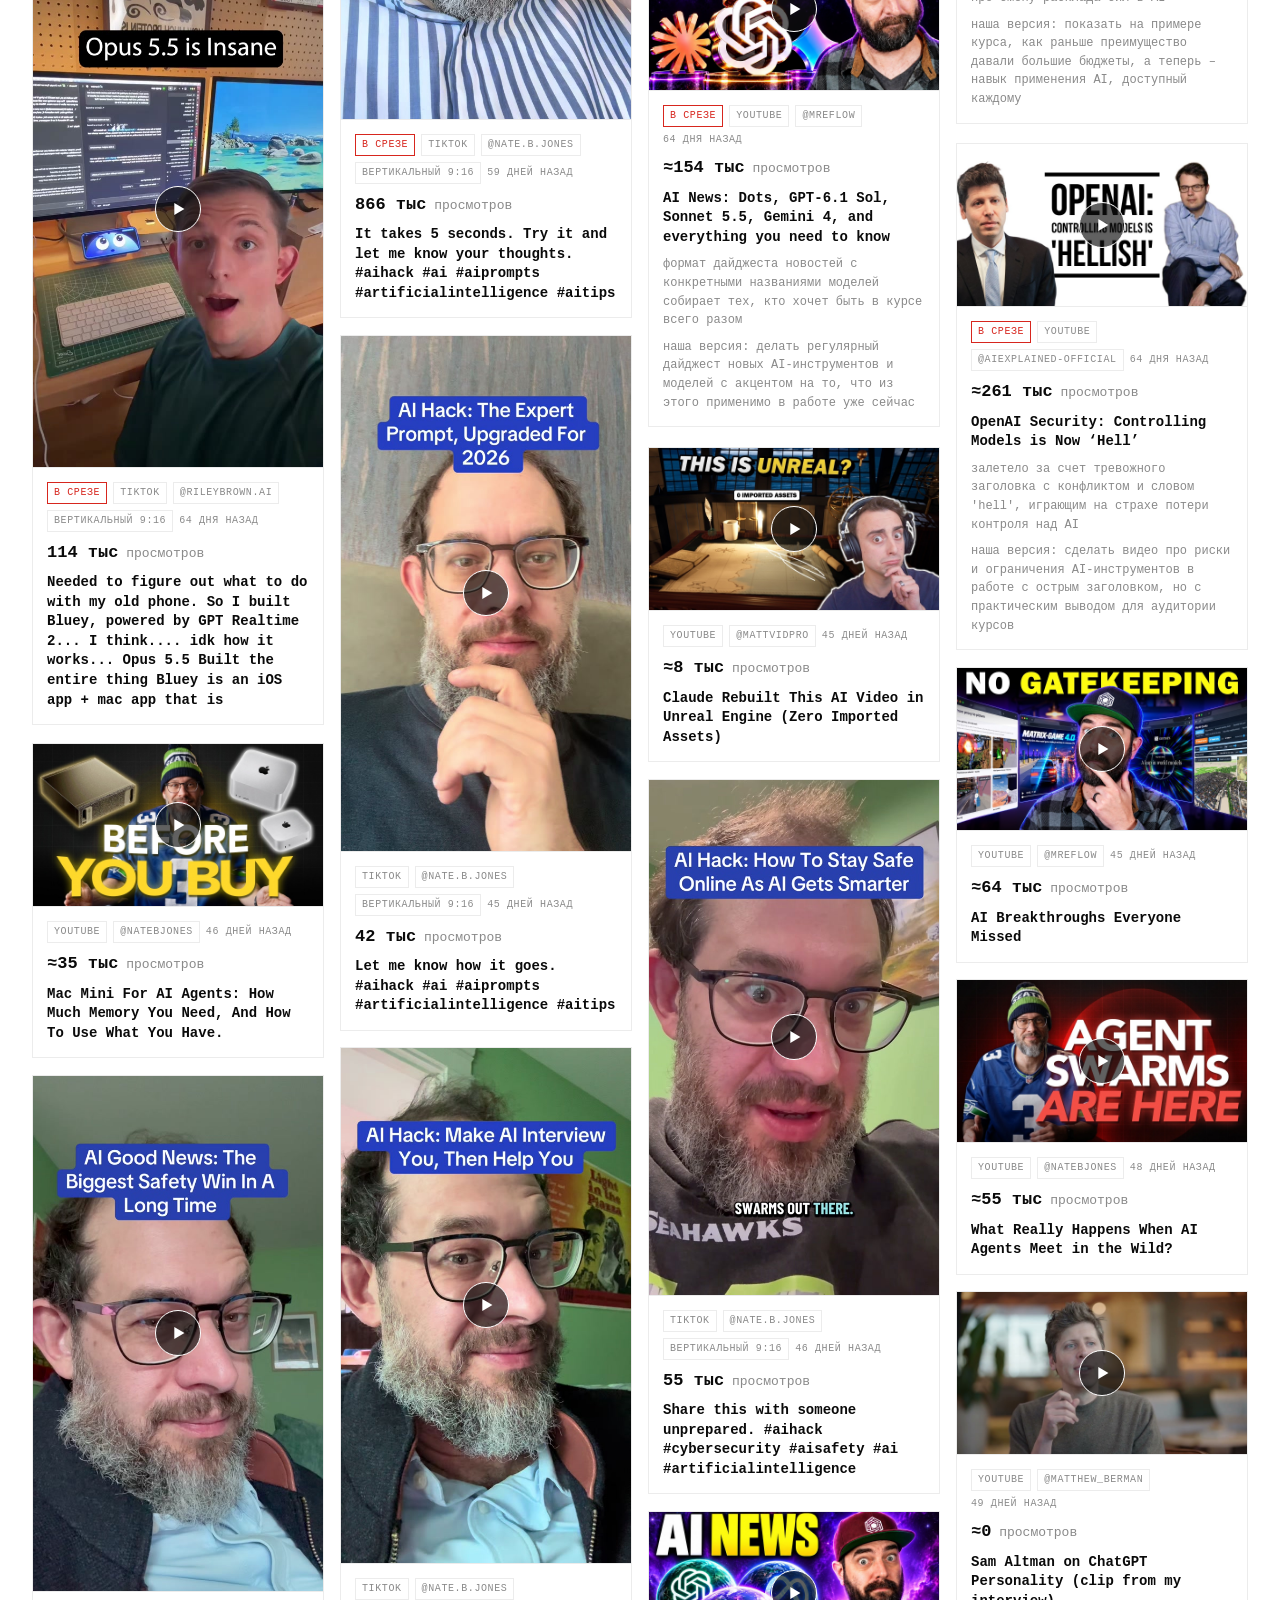
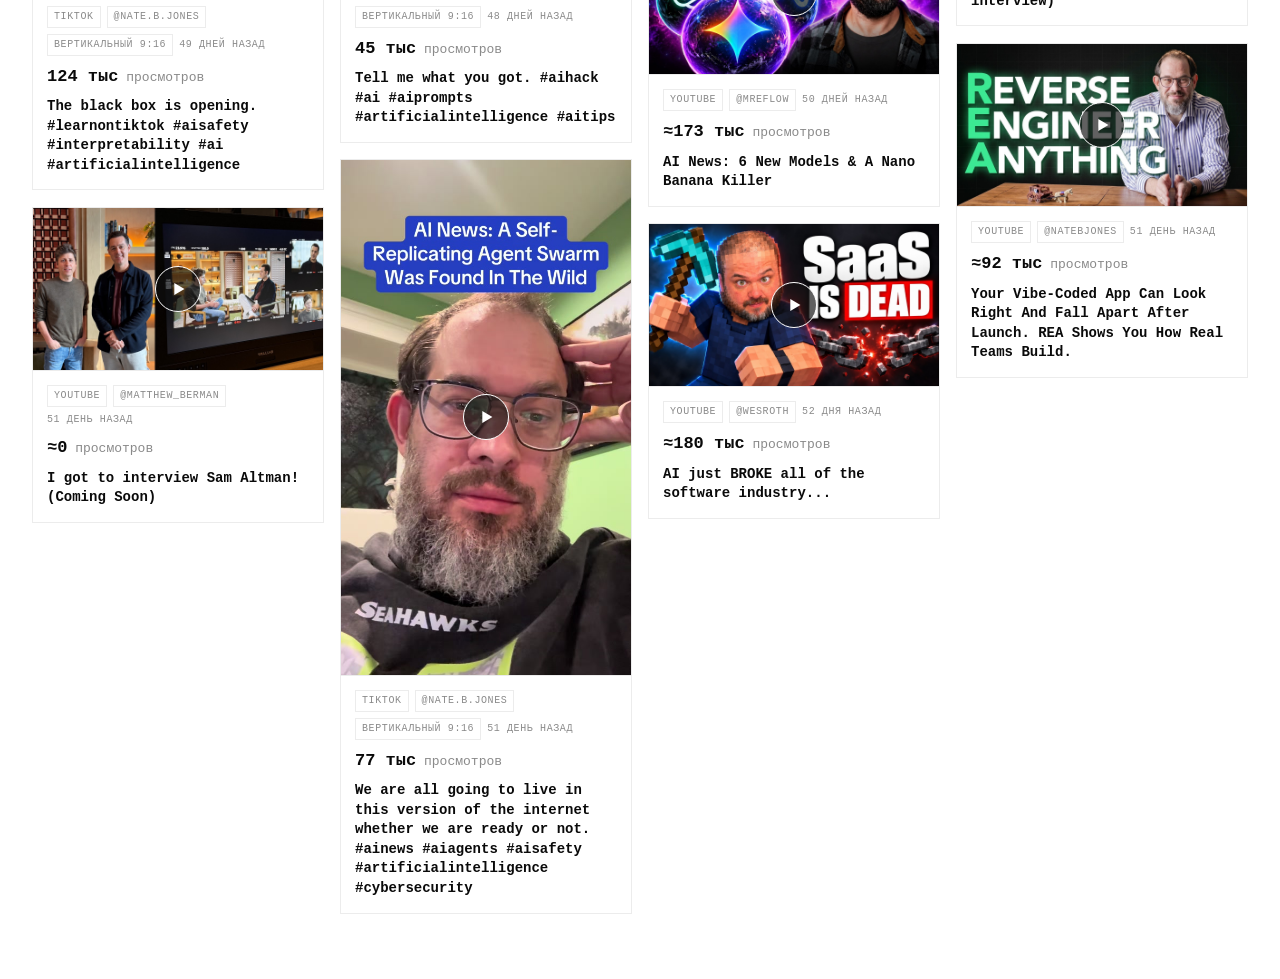
==== commit f0ac4d6a: "feat: новостные зацепки – жирные новости ClawDigest → что по ним уже снимают → что снять самим Карка" ====
--- a/site/index.html
+++ b/site/index.html
@@ -34,6 +34,7 @@
 
     <nav class="tabs" aria-label="Разделы">
       <button class="tab is-active" data-view="digest" type="button">дайджест</button>
+      <button class="tab" data-view="news" type="button">новости</button>
       <button class="tab" data-view="sources" type="button">источники</button>
     </nav>
 
@@ -50,6 +51,11 @@
         <div id="digest"></div>
       </section>
 
+      <section class="view" data-panel="news">
+        <p class="note">Новости темы, о которых написали несколько изданий (ClawDigest), и что по ним уже вышло на YouTube и у авторов борда. «окно» – никто не снял, «рано» – снимают, но мало смотрят, «залетает» – смотреть подачу и делать свой угол.</p>
+        <div id="news"></div>
+      </section>
+
       <section class="view" data-panel="sources">
         <p class="note">Посты отслеживаемых авторов за окно, по 3 лучших с площадки по числу просмотров, плюс лучший пост последних суток. Один человек – один пост. Числа TikTok и YouTube между собой не сравниваются.</p>
         <div id="sources"></div>
@@ -57,5 +63,6 @@
     </main>
 
     <script type="module" src="./app.js?v=4"></script>
+    <script type="module" src="./news.js?v=1"></script>
   </body>
 </html>
--- a/site/style.css
+++ b/site/style.css
@@ -111,3 +111,17 @@
 @media (max-width: 640px) {
   .top, .tabs, main { padding-left: 16px; padding-right: 16px; }
 }
+
+/* новостные зацепки (news.js) */
+.story { max-width: 860px; border-bottom: 1px solid var(--line); padding: 16px 0; }
+.story h3 { margin: 8px 0; font: 600 14px/1.4 var(--sans); }
+.story h3 a { color: var(--ink); text-decoration: none; }
+.story h3 a:hover { text-decoration: underline; }
+.story .pitch { margin: 8px 0; padding: 10px 12px; background: var(--soft); border-left: 2px solid var(--hit); }
+.story .pitch p { margin: 0 0 4px; }
+.story .meta { color: var(--muted); font-size: 12px; margin-left: 8px; }
+.story .pitch .meta, .story > .meta { margin-left: 0; }
+.story .videos { margin: 8px 0 0; padding-left: 18px; }
+.story .videos li { margin: 2px 0; }
+.tag.is-gap { background: var(--hit); border-color: var(--hit); color: #fff; }
+.tag.is-early { border-color: var(--hit); color: var(--hit); }
